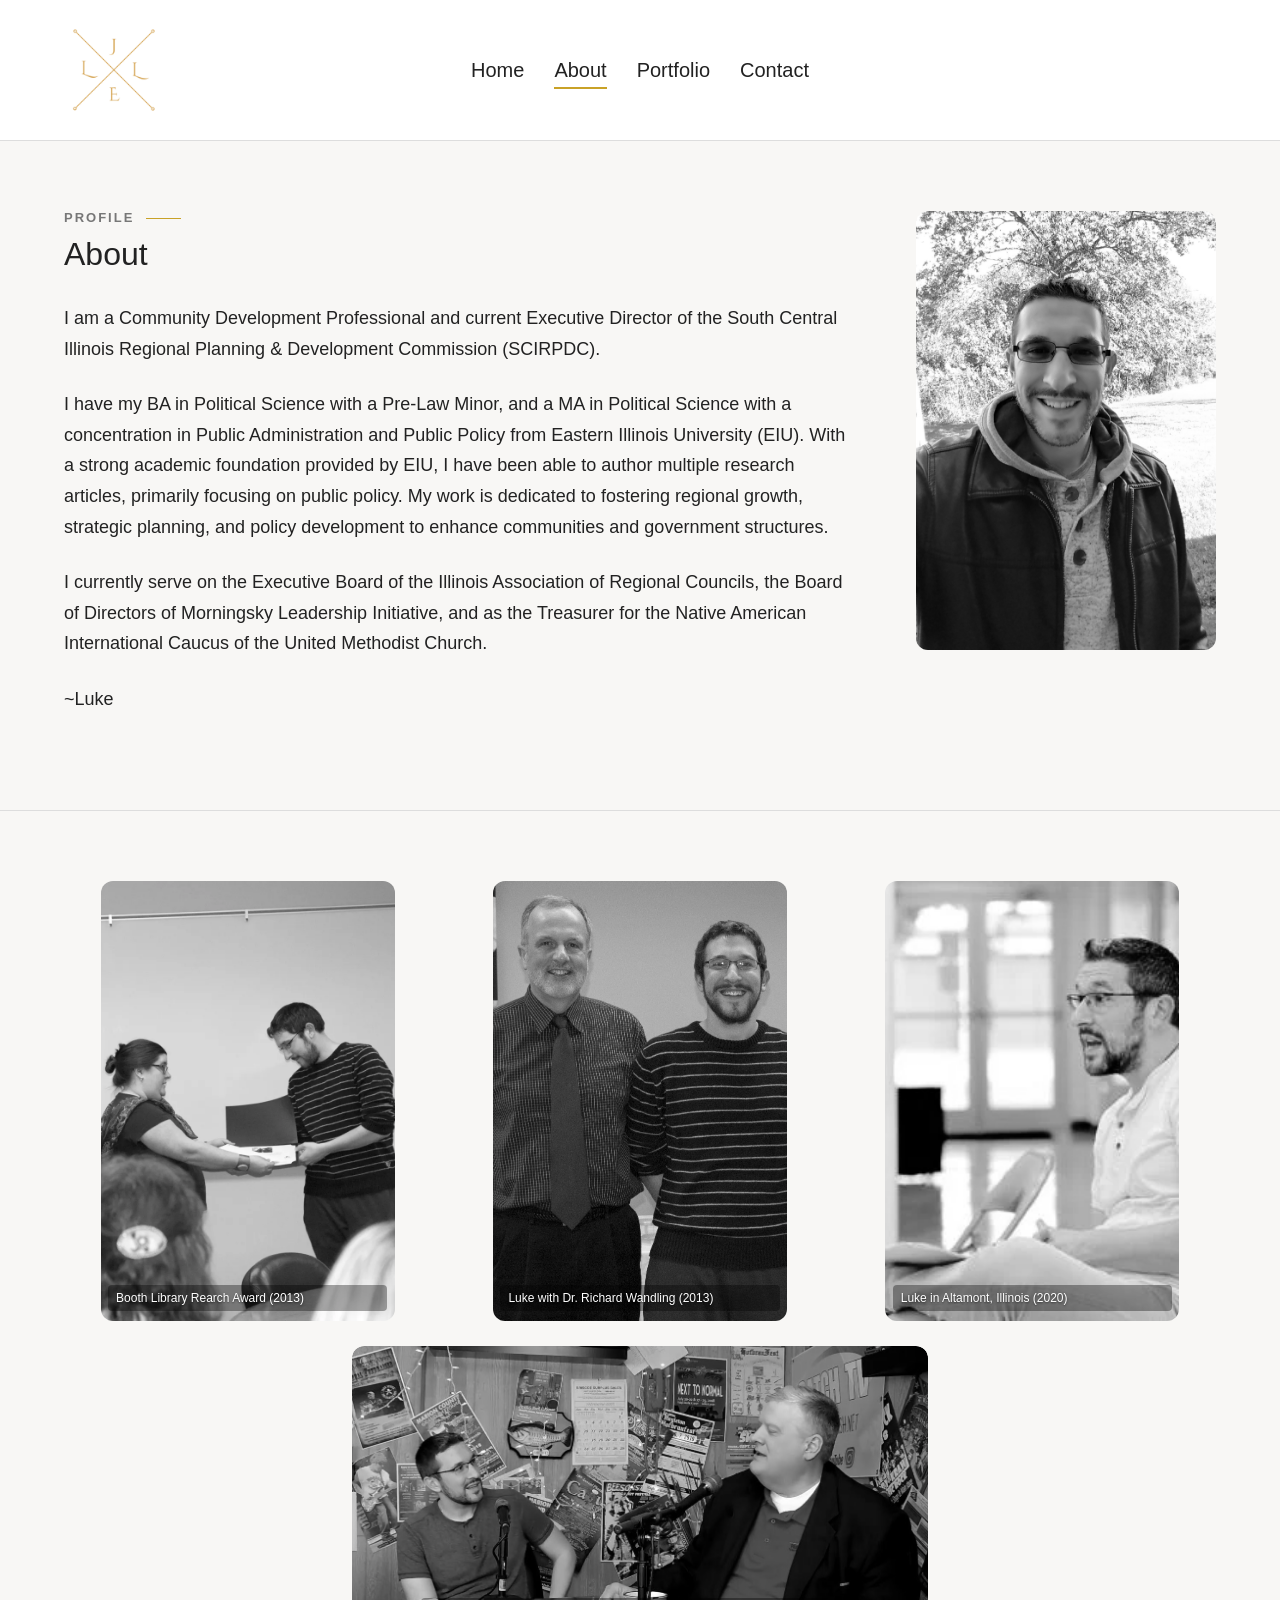
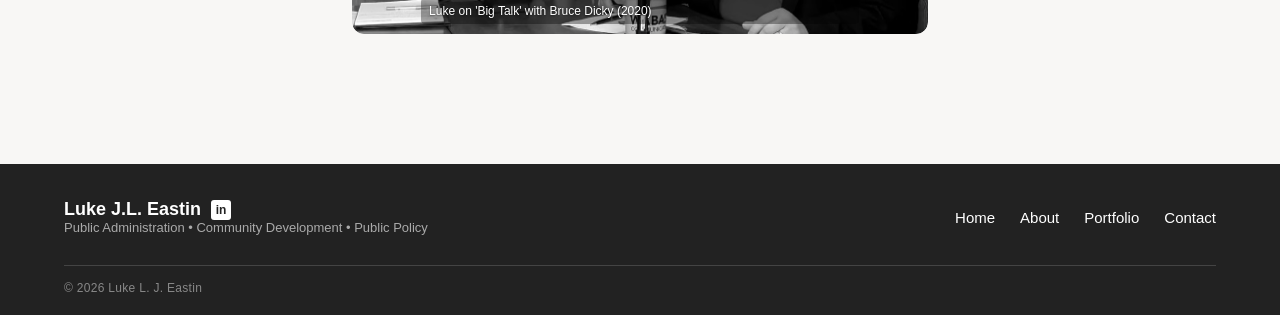
==== about.html @ 30d5c2d1 "Initial Website" ====
<!DOCTYPE html>
<html lang="en">
<head>
    <meta charset="UTF-8">

    <!-- Mobile-friendly viewport -->
    <meta name="viewport" content="width=device-width, initial-scale=1.0">

    <!-- Page title -->
    <title>L. J. L. Eastin - About</title>

    <!-- Basic SEO -->
    <meta name="description" content="Luke L. J. Eastin - Public Administration, Community Economic Development, and Public Policy.">

    <!-- Site Ico -->
    <link rel="icon" type="image/x-icon" href="images/favicon.ico">

    <!-- Stylesheet -->
    <link rel="stylesheet" href="css/style.css">
</head>

<body>
<div class="scroll-progress"></div>
<header class="site-header">

    <div class="container">

        <a href="index.html" class="site-logo">
            <img src="images/logo_1.png" alt="Luke L. J. Eastin Logo" class="logo-image ">
        </a>

        <nav class="site-nav">
            <a href="index.html">Home</a>
            <a href="about.html" class="active">About</a>
            <a href="portfolio.html">Portfolio</a>
            <a href="contact.html">Contact</a>
        </nav>

    </div>

</header>

<hr class="section-divider">

<main>
    <section class="about">

    <div class="container about-content">

        <div class="about-text-content">
            <p class="about-label">PROFILE</p>
            <h2>About</h2>
        
            <p class="about-description">
            I am a Community Development Professional and current Executive Director of the 
            South Central Illinois Regional Planning & Development Commission (SCIRPDC).
            </p>

            <p class="about-description">
             I have my BA in Political Science with a Pre-Law Minor, and a MA in Political 
             Science with a concentration in Public Administration and Public Policy from 
             Eastern Illinois University (EIU). With a strong academic foundation provided by 
             EIU, I have been able to author multiple research articles, primarily focusing on
             public policy. My work is dedicated to fostering regional growth, strategic planning,
            and policy development to enhance communities and government structures.
            </p>
        
            <p class="about-description">
            I currently serve on the Executive Board of the Illinois Association of 
            Regional Councils, the Board of Directors of Morningsky Leadership Initiative, 
            and as the Treasurer for the Native American International Caucus of the United 
            Methodist Church.
            </p>

            <p class="about-description">
            ~Luke
            </p>
           
        </div>

        <div class="about-image">
            <img src="images/image2.jpg" alt="Luke J.L. Eastin">
        </div>
    </div>
</section>

<hr class="section-divider">

<section class="gallery">

    <div class="container">

        <div class="gallery-grid">

            <div class="gallery-image">
                <img src="images/eiu_award-1.webp" alt="L. Eastin EIU Award">
                <p>Booth Library Rearch Award (2013)</p>
            </div>

            <div class="gallery-image">
                <img src="images/eiu_award_2.jpg" alt="L. Eastin EIU Award">
                <p>Luke with Dr. Richard Wandling (2013)</p>
            </div>

            <div class="gallery-image">
                <img src="images/image3.png" alt="L. Eastin @ Altamont">
                <p>Luke in Altamont, Illinois (2020)</p>
            </div>

            <div class="gallery-image gallery-wide">
                <img src="images/bigtalk.jpg" alt="Luke and Bruce Dicky">
                <p>Luke on 'Big Talk' with Bruce Dicky (2020)</p>
            </div>

        </div>

    </div>

</section>

</main>

<footer class="site-footer">

    <div class="container">

        <div class="footer-content">

            <div class="footer-brand">

    <div class="footer-name">
        <h2>Luke J.L. Eastin</h2>

        <a href="https://www.linkedin.com/in/lukeeastin"
           target="_blank"
           rel="noopener noreferrer"
           aria-label="Luke J.L. Eastin on LinkedIn">
            <span class="linkedin-icon">in</span>
        </a>
    </div>

    <p>Public Administration • Community Development • Public Policy</p>

</div>

            <nav class="footer-nav">
                <a href="index.html">Home</a>
                <a href="about.html">About</a>
                <a href="portfolio.html">Portfolio</a>
                <a href="contact.html">Contact</a>
            </nav>

        </div>

        <div class="footer-bottom">
            <p>&copy; <span id="copyright-year"></span> Luke L. J. Eastin</p>
        </div>

    </div>

</footer>

<script src="js/main.js"></script>
</body>
</html>
---- css/style.css ----
/* Global Styles */

body {
    margin: 0;
    font-family: "Segoe UI", Arial, sans-serif;
    color: #222;
    background-color: #f8f7f5;
}

html,
body {
    margin: 0;
    min-height: 100%;
}

body {
    min-height: 100vh;
    display: flex;
    flex-direction: column;
}

main {
    flex: 1;
}

/* Back to Top */

.back-to-top {
    position: fixed;
    right: 25px;
    bottom: 25px;
    width: 42px;
    height: 42px;
    border: 1px solid #aaa;
    border-radius: 50%;
    background-color: #f8f7f5;
    color: #222;
    font-size: 20px;
    line-height: 1;
    cursor: pointer;
    opacity: 0;
    visibility: hidden;
    transform: translateY(10px);
    transition:
        opacity 0.3s ease,
        visibility 0.3s ease,
        transform 0.3s ease,
        background-color 0.2s ease;
    z-index: 999;
}

.back-to-top.visible {
    opacity: 1;
    visibility: visible;
    transform: translateY(0);
}

.back-to-top:hover {
    background-color: #fff;
    border-color: #c9a227;
    transform: translateY(-3px);
}

/* Scroll Progress */

.scroll-progress {
    position: fixed;
    top: 0;
    left: 0;
    width: 0;
    height: 2px;
    background-color: #c9a227;
    z-index: 9999;
    transition: width 0.05s linear;
}

/* Container */

.container {
    width: 90%;
    max-width: 1200px;
    margin: 0 auto;
}

/* Site Header*/

.site-header {
    padding: 20px 0;
    background-color: #fff;
}

.site-header .container {
    display: grid;
    grid-template-columns: 1fr auto 1fr;
    align-items: center;
}

.site-logo {
    justify-self: start;
}

.site-logo img {
    display: block;
    width: 100px;
    height: auto;
}

.site-nav {
    display: flex;
    gap: 30px;
    justify-self: center;
}

.site-nav a {
    text-decoration: none;
    color: #222;
    font-size: 20px;
}

.site-nav a:hover {
    color: #c9a227;
}

/* Active Navigation */

.site-nav a {
    position: relative;
}

.site-nav a.active::after {
    content: "";
    position: absolute;
    left: 0;
    right: 0;
    bottom: -7px;
    height: 2px;
    background-color: #c9a227;
}

/* Hero */

.hero {
    padding: 80px 0;
}

.hero-content {
    display: flex;
    align-items: center;
    gap: 80px;
}

.hero-text-content {
    flex: 1;
}

.hero-image {
    flex: 0 0 300px;
}

.hero-image img {
    display: block;
    width: 325px;
    height: auto;
    border-radius: 12px;
    transition: transform 0.3s ease, box-shadow 0.3s ease;
}

.hero-image img:hover {
    transform: translateY(-4px);
    box-shadow: 0 12px 30px rgba(0, 0, 0, 0.16);
}

.hero h1 {
    margin: 0 0 15px;
    font-size: 48px;
}

.hero h2 {
    margin: 0 0 20px;
    font-size: 32px;
    font-weight: 500;
}

.hero-subtitle {
    margin: 0 0 25px;
    font-size: 20px;
}

.hero-description {
    margin: 0 0 25px;
    font-size: 18px;
    line-height: 1.6;
}

.hero-label {
    margin: 0 0 12px;
    font-family: "Segoe UI", Arial, sans-serif;
    font-size: 13px;
    font-weight: 600;
    letter-spacing: 2px;
    line-height: 1;
    color: #777;
}

.hero-link {
    display: inline-block;
    margin-top: 5px;
    color: #555;
    font-size: 16px;
    font-weight: 600;
    text-decoration: none;
    transition: color 0.2s ease, transform 0.2s ease;
}

.hero-link:hover {
    color: #c9a227;
    transform: translateX(4px);
}

/* Hero Entrance Animation */

.hero-text-content {
    animation: heroTextIn 0.8s ease-out both;
}

.hero-image {
    animation: heroImageIn 0.9s ease-out 0.15s both;
}

@keyframes heroTextIn {
    from {
        opacity: 0;
        transform: translateX(-25px);
    }

    to {
        opacity: 1;
        transform: translateX(0);
    }
}

@keyframes heroImageIn {
    from {
        opacity: 0;
        transform: translateX(25px);
    }

    to {
        opacity: 1;
        transform: translateX(0);
    }
}

/* Areas of Focus */

.focus {
    padding: 60px 0;
}

.focus h2 {
    text-align: left;
    margin: 0 0 40px;
    font-size: 32px;
    font-weight: 500;
}

.focus-grid {
    display: grid;
    grid-template-columns: repeat(3, 1fr);
    gap: 30px;
}

.focus-card {
    padding: 30px;
    background-color: #faf9f7;
    border: 1px solid #ddd;
    border-radius: 12px;
    transition: transform 0.25s ease, box-shadow 0.25s ease, border-color 0.25s ease;
}

.focus-card:hover {
    transform: translateY(-5px);
    border-color: #c9a227;
    box-shadow: 0 8px 20px rgba(0, 0, 0, 0.06);
}

.focus-card h3 {
    margin: 0 0 15px;
    font-size: 21px;
    font-weight: 600;
}

.focus-card p {
    margin: 0;
    line-height: 1.6;
    color: #555;
}

.focus-card.reveal {
    opacity: 0;
    transform: translateY(40px) scale(0.97);
    transition:
        opacity 0.8s ease,
        transform 0.8s cubic-bezier(0.22, 1, 0.36, 1);
}

.focus-card.reveal.visible {
    opacity: 1;
    transform: translateY(0) scale(1);
}

.focus-card:nth-child(1) {
    transition-delay: 0.05s;
}

.focus-card:nth-child(2) {
    transition-delay: 0.18s;
}

.focus-card:nth-child(3) {
    transition-delay: 0.31s;
}

.focus-label {
    margin: 0 0 12px;
    font-size: 13px;
    font-weight: 600;
    letter-spacing: 2px;
    line-height: 1;
    color: #777;
}

.hero-label::after,
.about-label::after,
.approach-label::after,
.focus-label::after,
.contact-label::after,
.portfolio-label::after {
    content: "";
    display: inline-block;
    width: 35px;
    height: 1px;
    margin-left: 12px;
    vertical-align: middle;
    background-color: #c9a227;
}

/* Approach Section */

.approach {
    padding: 80px 0;
    background-color: #f1f0ed;
}

.approach-label {
    margin: 0 0 10px;
    font-size: 0.8rem;
    font-weight: 600;
    letter-spacing: 0.12em;
    text-transform: uppercase;
    color: #666;
}

.approach h2 {
    margin: 0 0 20px;
    font-size: 2rem;
    font-weight: 600;
    color: #222;
}

.approach-intro {
    max-width: 760px;
    margin: 0 0 55px;
    font-size: 1.05rem;
    line-height: 1.8;
    color: #555;
}

.approach-grid {
    display: grid;
    grid-template-columns: repeat(3, 1fr);
    gap: 50px;
}

.approach-item {
    position: relative;
    padding-top: 5px;
}

.approach-number {
    display: block;
    margin-bottom: 8px;
    font-size: 2.8rem;
    font-weight: 600;
    line-height: 1;
    color: #d8d6d2;
}

.approach-item h3 {
    margin: 0 0 10px;
    font-size: 1.1rem;
    font-weight: 600;
    letter-spacing: 0.04em;
    text-transform: uppercase;
    color: #222;
}

.approach-item p {
    margin: 0;
    font-size: 0.95rem;
    line-height: 1.7;
    color: #666;
}

/* Interactive Approach */

.approach-grid {
    position: relative;
}

.approach-item {
    position: relative;
    transition:
        opacity 0.35s ease,
        transform 0.35s ease;
}

.approach-grid:hover .approach-item {
    opacity: 0.45;
}

.approach-grid .approach-item:hover {
    opacity: 1;
    transform: translateY(-5px);
}

.approach-item h3 {
    transition: color 0.3s ease;
}

.approach-item:hover h3 {
    color: #c9a227;
}

.approach-number {
    transition:
        color 0.3s ease,
        transform 0.3s ease;
}

.approach-item:hover .approach-number {
    color: #c9a227;
    transform: translateY(-2px);
}

/* About Page */

.about {
    padding: 70px 0;
}

.about-content {
    display: flex;
    align-items: flex-start;
    gap: 70px;
}

.about-text-content {
    flex: 1;
}

.about h2 {
    margin: 0 0 30px;
    font-size: 32px;
    font-weight: 500;
}

.about-description {
    margin: 0 0 25px;
    font-size: 18px;
    line-height: 1.7;
}

.about-image {
    flex: 0 0 300px;
}

.about-image img {
    display: block;
    width: 300px;
    height: auto;
    border-radius: 12px;
}

/* About Entrance Animation */

.about-text-content {
    animation: aboutTextIn 0.8s ease-out both;
}

.about-image {
    animation: aboutImageIn 0.9s ease-out 0.15s both;
}

@keyframes aboutTextIn {
    from {
        opacity: 0;
        transform: translateX(-25px);
    }

    to {
        opacity: 1;
        transform: translateX(0);
    }
}

@keyframes aboutImageIn {
    from {
        opacity: 0;
        transform: translateX(25px);
    }

    to {
        opacity: 1;
        transform: translateX(0);
    }
}

/* Gallery */

.gallery {
    padding: 70px 0 70px;
}

.gallery h2 {
    margin: 0 0 30px;
    font-size: 32px;
}

.gallery-grid {
    display: grid;
    grid-template-columns: repeat(3, 1fr);
    gap: 25px;
    align-items: start;
}

.gallery-image {
    position: relative;
    overflow: hidden;
    border-radius: 12px;
}

.gallery-image img {
    display: block;
    width: 80%;
    aspect-ratio: 2 / 3;
    object-fit: cover;
    margin: 0 auto;
    border-radius: 12px;
}

.gallery-image p {
    position: absolute;
    bottom: 10px;
    left: 12%;
    width: 76%;
    margin: 0;
    padding: 5px 8px;
    font-size: 12px;
    line-height: 1.4;
    color: #fff;
    background: rgba(0, 0, 0, 0.35);
    border-radius: 4px;
    box-sizing: border-box;
    text-shadow: 0 1px 2px rgba(0, 0, 0, 0.5);
}

.gallery-wide {
    grid-column: 1 / -1;
    width: 50%;
    margin: 0 auto;
}

.gallery-wide img {
    width: 100%;
    aspect-ratio: 3 / 1.5;
    object-fit: cover;
    border-radius: 12px;
}

/* Gallery Reveal */

.gallery-image.reveal {
    opacity: 0;
    transform: translateY(40px) scale(0.97);
    transition:
        opacity 0.8s ease,
        transform 0.8s cubic-bezier(0.22, 1, 0.36, 1);
}

.gallery-image.reveal.visible {
    opacity: 1;
    transform: translateY(0) scale(1);
}

.gallery-image:nth-child(1) {
    transition-delay: 0.05s;
}

.gallery-image:nth-child(2) {
    transition-delay: 0.18s;
}

.gallery-image:nth-child(3) {
    transition-delay: 0.31s;
}

.gallery-image:nth-child(4) {
    transition-delay: 0.44s;
}

/* Image Hover Treatment */

.about-image img,
.gallery-image img {
    transition: transform 0.3s ease, box-shadow 0.3s ease;
}

.about-image img:hover,
.gallery-image img:hover {
    transform: translateY(-4px);
    box-shadow: 0 12px 30px rgba(0, 0, 0, 0.16);
}

/* Section Divider */

.section-divider {
    border: 0;
    border-top: 1px solid #ddd;
    margin: 0;
}

/* Footer */

.site-footer {
    background-color: #222;
    color: #fff;
    padding: 35px 0 20px;
    margin-top: 60px;
}

.footer-content {
    display: flex;
    justify-content: space-between;
    align-items: center;
}

.footer-brand h2 {
    margin: 0 0 5px;
    font-size: 18px;
}

.footer-brand p {
    margin: 0;
    color: #aaa;
    font-size: 13px;
}

.footer-nav {
    display: flex;
    gap: 25px;
}

.footer-nav a {
    color: #fff;
    text-decoration: none;
    font-size: 15px;
}

.footer-nav a:hover {
    color: #c9a227;
}

.footer-bottom {
    margin-top: 30px;
    padding-top: 15px;
    border-top: 1px solid #444;
}

.footer-bottom p {
    margin: 0;
    color: #888;
    font-size: 12px;
    letter-spacing: 0.3px;
}

.footer-name {
    display: flex;
    align-items: center;
    gap: 10px;
}

.footer-name h2 {
    margin: 0;
}

.linkedin-icon {
    display: inline-flex;
    align-items: center;
    justify-content: center;
    width: 20px;
    height: 20px;
    border-radius: 3px;
    background-color: #fff;
    color: #222;
    font-size: 12px;
    font-weight: 700;
    line-height: 1;
    transition:
        background-color 0.2s ease,
        color 0.2s ease,
        transform 0.2s ease;
}

.footer-name a:hover .linkedin-icon {
    background-color: #c9a227;
    color: #fff;
    transform: translateY(-2px);
}

/* Contact Page */

.contact {
    padding: 80px 0 100px;
}

.contact-header {
    max-width: 700px;
    margin-bottom: 60px;
}

.about-label,
.contact-label,
.portfolio-label {
    margin: 0 0 12px;
    font-family: "Segoe UI", Arial, sans-serif;
    font-size: 13px !important;
    font-weight: 600;
    letter-spacing: 2px;
    line-height: 1;
    color: #777;
}

.contact-header h1 {
    margin: 0 0 20px;
    font-size: 44px;
    font-weight: 600;
}

.contact-header > p:last-child {
    margin: 0;
    font-size: 18px;
    line-height: 1.7;
    color: #555;
}

.contact-layout {
    display: flex;
    flex-direction: column;
    gap: 45px;
}

.contact-info {
    padding-top: 0px;
    max-width: 750px;
}

.contact-label {
    margin: 0 0 12px;
    font-size: 13px;
    font-weight: 600;
    letter-spacing: 2px;
    color: #777;
}

.contact-info h2 {
    margin: 0 0 20px;
    font-size: 32px;
    font-weight: 500;
}

.contact-info p {
    margin: 0;
    font-size: 17px;
    line-height: 1.7;
    color: #555;
}

.contact-line {
    width: 50px;
    height: 1px;
    background-color: #c9a227;
    margin: 30px 0;
}

.contact-note {
    font-size: 15px !important;
    color: #777 !important;
}

/* Contact Form Card */

.contact-card {
    padding: 40px;
    background-color: #fff;
    border: 1px solid #e2e1de;
    border-radius: 14px;
    box-shadow: 0 12px 35px rgba(0, 0, 0, 0.06);
}

.contact-form {
    display: flex;
    flex-direction: column;
    gap: 24px;
}

.form-group {
    display: flex;
    flex-direction: column;
}

.form-group label {
    margin-bottom: 8px;
    font-size: 14px;
    font-weight: 600;
    color: #333;
}

.form-group input,
.form-group textarea {
    width: 100%;
    box-sizing: border-box;
    padding: 14px 15px;
    font-family: inherit;
    font-size: 16px;
    color: #222;
    background-color: #f8f7f5;
    border: 1px solid #ddd;
    border-radius: 7px;
    outline: none;
    transition: border-color 0.2s ease, background-color 0.2s ease;
}

.form-group input {
    height: 50px;
}

.form-group textarea {
    resize: vertical;
    min-height: 140px;
}

.form-group input:focus,
.form-group textarea:focus {
    background-color: #fff;
    border-color: #999;
}

.contact-form button {
    align-self: flex-start;
    padding: 13px 28px;
    font-family: inherit;
    font-size: 15px;
    font-weight: 600;
    color: #fff;
    background-color: #222;
    border: none;
    border-radius: 6px;
    cursor: pointer;
    transition: background-color 0.2s ease, transform 0.2s ease;
}

.contact-form button:hover {
    background-color: #c9a227;
    transform: translateY(-1px);
}

/* Portfolio Page */

.portfolio {
    padding: 80px 0 100px;
}

.portfolio-header {
    max-width: 750px;
    margin-bottom: 40px;
}

.portfolio-header h2 {
    margin: 0 0 20px;
    font-size: 32px;
    font-weight: 600;
}

.portfolio-header > p:last-child {
    margin: 0;
    font-size: 18px;
    line-height: 1.7;
    color: #555;
}

.portfolio-section {
    margin-bottom: 65px;
}

/* Portfolio Section Headings */

.portfolio-section-heading {
    display: flex;
    align-items: center;
    gap: 12px;
    margin-bottom: 25px;
}

.portfolio-number {
    font-size: 22px;
    font-weight: 500;
    line-height: 1;
    color: #d0ceca;
    letter-spacing: -0.5px;
    margin-right: 12px;
    flex-shrink: 0;
}

.portfolio-title {
    display: flex;
    align-items: center;
    text-align: left;
}

.portfolio-title::after {
    content: "";
    display: inline-block;
    width: 35px;
    height: 1px;
    margin-left: 12px;
    background-color: #c9a227;
}

.portfolio-section-heading h2 {
    display: flex;
    align-items: center;
    margin: 0;
    font-size: 26px;
    font-weight: 500;
    text-align: left;
    color: #222;
}

.portfolio-section-heading h2::after {
    content: "";
    display: inline-block;
    width: 35px;
    height: 1px;
    margin-left: 12px;
    background-color: #c9a227;
}

/* Adds balanced spacing above sections that follow a divider */

.section-divider + .portfolio-section {
    margin-top: 20px;
}

.portfolio-list {
    border-top: 1px solid #ddd;
}

.portfolio-item {
    border-bottom: 1px solid #ddd;
}

.portfolio-toggle {
    width: 100%;
    display: flex;
    justify-content: flex-start;
    align-items: center;
    padding: 22px 5px;
    font-family: inherit;
    font-size: 19px;
    font-weight: 500;
    color: #222;
    background: none;
    border: none;
    cursor: pointer;
    text-align: left;
}

.portfolio-toggle:hover {
    color: #c9a227;
    background-color: rgba(201, 162, 39, 0.03);
}

.portfolio-icon {
    margin-left: auto;
    font-size: 24px;
    font-weight: 300;
    line-height: 1;
    transition: transform 0.25s ease;
}

.portfolio-item.active .portfolio-icon {
    transform: rotate(45deg);
}

.portfolio-content {
    max-height: 0;
    overflow: hidden;
    padding: 0 50px 0 5px;
    transition: max-height 0.35s ease, padding 0.35s ease;
}

.portfolio-item.active .portfolio-content {
    max-height: 500px;
    padding-top: 8px;
    padding-bottom: 25px;
}

.portfolio-content p {
    margin: 0 0 15px;
    max-width: 750px;
    font-size: 16px;
    line-height: 1.7;
    color: #555;
}

.portfolio-content ul {
    margin: 0;
    padding-left: 20px;
    color: #555;
}

.portfolio-content li {
    margin-bottom: 16px;
    line-height: 1.5;
}

.portfolio-content li span {
    display: block;
    margin-top: 4px;
    font-size: 16px;
    line-height: 1.6;
    color: #555;
}

.portfolio-content li a {
    color: #555;
    font-weight: 600;
    text-decoration: none;
    transition: color 0.2s ease;
}

.portfolio-content li a:hover {
    color: #c9a227;
    text-decoration: underline;
    text-underline-offset: 3px;
}

/* Active Accordion Title */

.portfolio-item.active .portfolio-toggle {
    color: #c9a227;
    padding-top: 8px; padding-bottom: 25px;
}

/* =========================================
   PORTFOLIO HOVER EFFECTS
   ========================================= */

/* Portfolio number */
.portfolio-number {
    display: inline-block;
    transition: transform 0.25s ease, color 0.25s ease;
}

/* Title underline setup */
.portfolio-title {
    position: relative;
    display: inline-block;
    width: fit-content;
}

/* Hidden line underneath title */

.portfolio-title::after {
    content: "";
    position: absolute;
    left: 0;
    bottom: -5px;
    width: 0;
    height: 1px;
    background-color: #c9a227;
    transition: width 0.3s ease;
}

/* Portfolio number hover effect */
.portfolio-number {
    display: inline-block;
    transition: transform 0.25s ease, color 0.25s ease;
}

.portfolio-toggle:hover .portfolio-number,
.portfolio-toggle:focus-visible .portfolio-number {
    transform: translateX(4px);
    color: #c9a227;
}


/* GIS */

.gis-content {
    display: flex;
    align-items: flex-start;
    gap: 40px;
}

.gis-links {
    flex: 1;
}

.gis-image {
    position: relative;
    width: 250px;
    flex: 0 0 250px;
    overflow: hidden;
    border-radius: 12px;
}

.gis-image img {
    display: block;
    width: 250px;
    max-width: 100%;
    height: auto;
    border-radius: 12px;
}

.gis-image p {
    position: absolute;
    bottom: 10px;
    left: 5%;
    width: 90%;
    margin: 0;
    padding: 5px 8px;
    font-size: 12px;
    line-height: 1.4;
    color: #fff;
    background: rgba(0, 0, 0, 0.35);
    border-radius: 4px;
    box-sizing: border-box;
    text-shadow: 0 1px 2px rgba(0, 0, 0, 0.5);
}

/* Page Transition */

main {
    animation: pageFadeIn 0.4s ease-out;
}

@keyframes pageFadeIn {
    from {
        opacity: 0;
        transform: translateY(6px);
    }

    to {
        opacity: 1;
        transform: translateY(0);
    }
}

/* Mobile */

@media (max-width: 768px) {

    /* General */

    .container {
        width: 90%;
    }


    /* Header */

    .site-header {
        padding: 15px 0;
    }

    .site-header .container {
        display: flex;
        flex-direction: column;
        gap: 15px;
    }

    .site-logo img {
        width: 85px;
    }

    .site-nav {
        gap: 20px;
        flex-wrap: wrap;
        justify-content: center;
    }

    .site-nav a {
        font-size: 17px;
    }


    /* Hero */

    .hero {
        padding: 55px 0;
    }

    .hero-content {
        flex-direction: column;
        align-items: stretch;
        gap: 40px;
    }

    .hero-text-content {
        width: 100%;
    }

    .hero h2 {
        font-size: 27px;
        line-height: 1.25;
    }

    .hero-description {
        font-size: 17px;
        line-height: 1.6;
    }

    .hero-image {
        flex: none;
        width: 100%;
    }

    .hero-image img {
        width: 100%;
        max-width: 325px;
        margin: 0 auto;
    }


    /* Areas of Focus */

    .focus {
        padding: 50px 0;
    }

    .focus h2 {
        margin-bottom: 30px;
        font-size: 28px;
    }

    .focus-grid {
        grid-template-columns: 1fr;
        gap: 20px;
    }

    .focus-card {
        padding: 25px;
        width: 100%;
        box-sizing: border-box;
    }

    .focus-card h3 {
        font-size: 20px;
    }


    /* Approach */

    .approach {
        padding: 60px 0;
    }

    .approach h2 {
        font-size: 28px;
    }

    .approach-intro {
        margin-bottom: 40px;
        font-size: 17px;
    }

    .approach-grid {
        grid-template-columns: 1fr;
        gap: 35px;
    }

    .approach-number {
        font-size: 2.4rem;
    }


    /* About */

    .about {
        padding: 55px 0;
    }

    .about-content {
        flex-direction: column;
        gap: 35px;
    }

    .about h2 {
        font-size: 30px;
        margin-bottom: 25px;
    }

    .about-description {
        font-size: 17px;
        line-height: 1.65;
    }

    .about-image {
        flex: none;
        width: 100%;
    }

    .about-image img {
        width: 100%;
        max-width: 350px;
        margin: 0 auto;
    }


    /* Gallery */

    .gallery {
        padding: 55px 0;
    }

    .gallery-grid {
        grid-template-columns: 1fr;
        gap: 30px;
    }

    .gallery-image img {
        width: 90%;
    }

    .gallery-wide {
        width: 100%;
    }

    /* Contact */

    .contact {
        padding: 60px 0 80px;
    }

    .contact-header {
        margin-bottom: 45px;
    }

    .contact-header h1 {
        font-size: 36px;
    }

    .contact-header > p:last-child {
        font-size: 17px;
    }

    .contact-info h2 {
        font-size: 28px;
    }

    .contact-info p {
        font-size: 16px;
    }

    .contact-card {
        padding: 25px;
    }


    /* Portfolio */

    .portfolio {
        padding: 60px 0 80px;
    }

    .portfolio-header {
        margin-bottom: 45px;
    }

    .portfolio-header h2 {
        font-size: 30px;
    }

    .portfolio-header > p:last-child {
        font-size: 17px;
    }

    .portfolio-section {
        margin-bottom: 50px;
    }

    .section-divider + .portfolio-section {
        margin-top: 20px;
    }

    .portfolio-section-heading {
        gap: 10px;
        margin-bottom: 20px;
    }

    .portfolio-number {
        font-size: 19px;
    }

    .portfolio-section-heading h2 {
        font-size: 24px;
        text-align: left;
    }

    .portfolio-section-heading h2::after {
        width: 25px;
        margin-left: 9px;
    }

    .portfolio-toggle {
        padding: 20px 5px;
        font-size: 17px;
    }

    .portfolio-icon {
        font-size: 22px;
        margin-left: auto;
    }

    .portfolio-content {
        padding-right: 10px;
    }

    .portfolio-item.active .portfolio-content {
        padding-top: 8px;
        padding-bottom: 22px;
    }

    .portfolio-content p {
        font-size: 16px;
    }


    /* GIS */

    .gis-content {
        flex-direction: column;
        align-items: stretch;
        gap: 30px;
    }

    .gis-image {
        flex: none;
        width: 100%;
        max-width: 400px;
    }

    .gis-image img {
        width: 100%;
    }


    /* Footer */

    .site-footer {
        padding: 30px 0 20px;
    }

    .footer-content {
        flex-direction: column;
        gap: 25px;
        text-align: center;
    }

    .footer-nav {
        gap: 20px;
        flex-wrap: wrap;
        justify-content: center;
    }


    /* Back to Top */

    .back-to-top {
        right: 18px;
        bottom: 18px;
        width: 40px;
        height: 40px;
    }

}
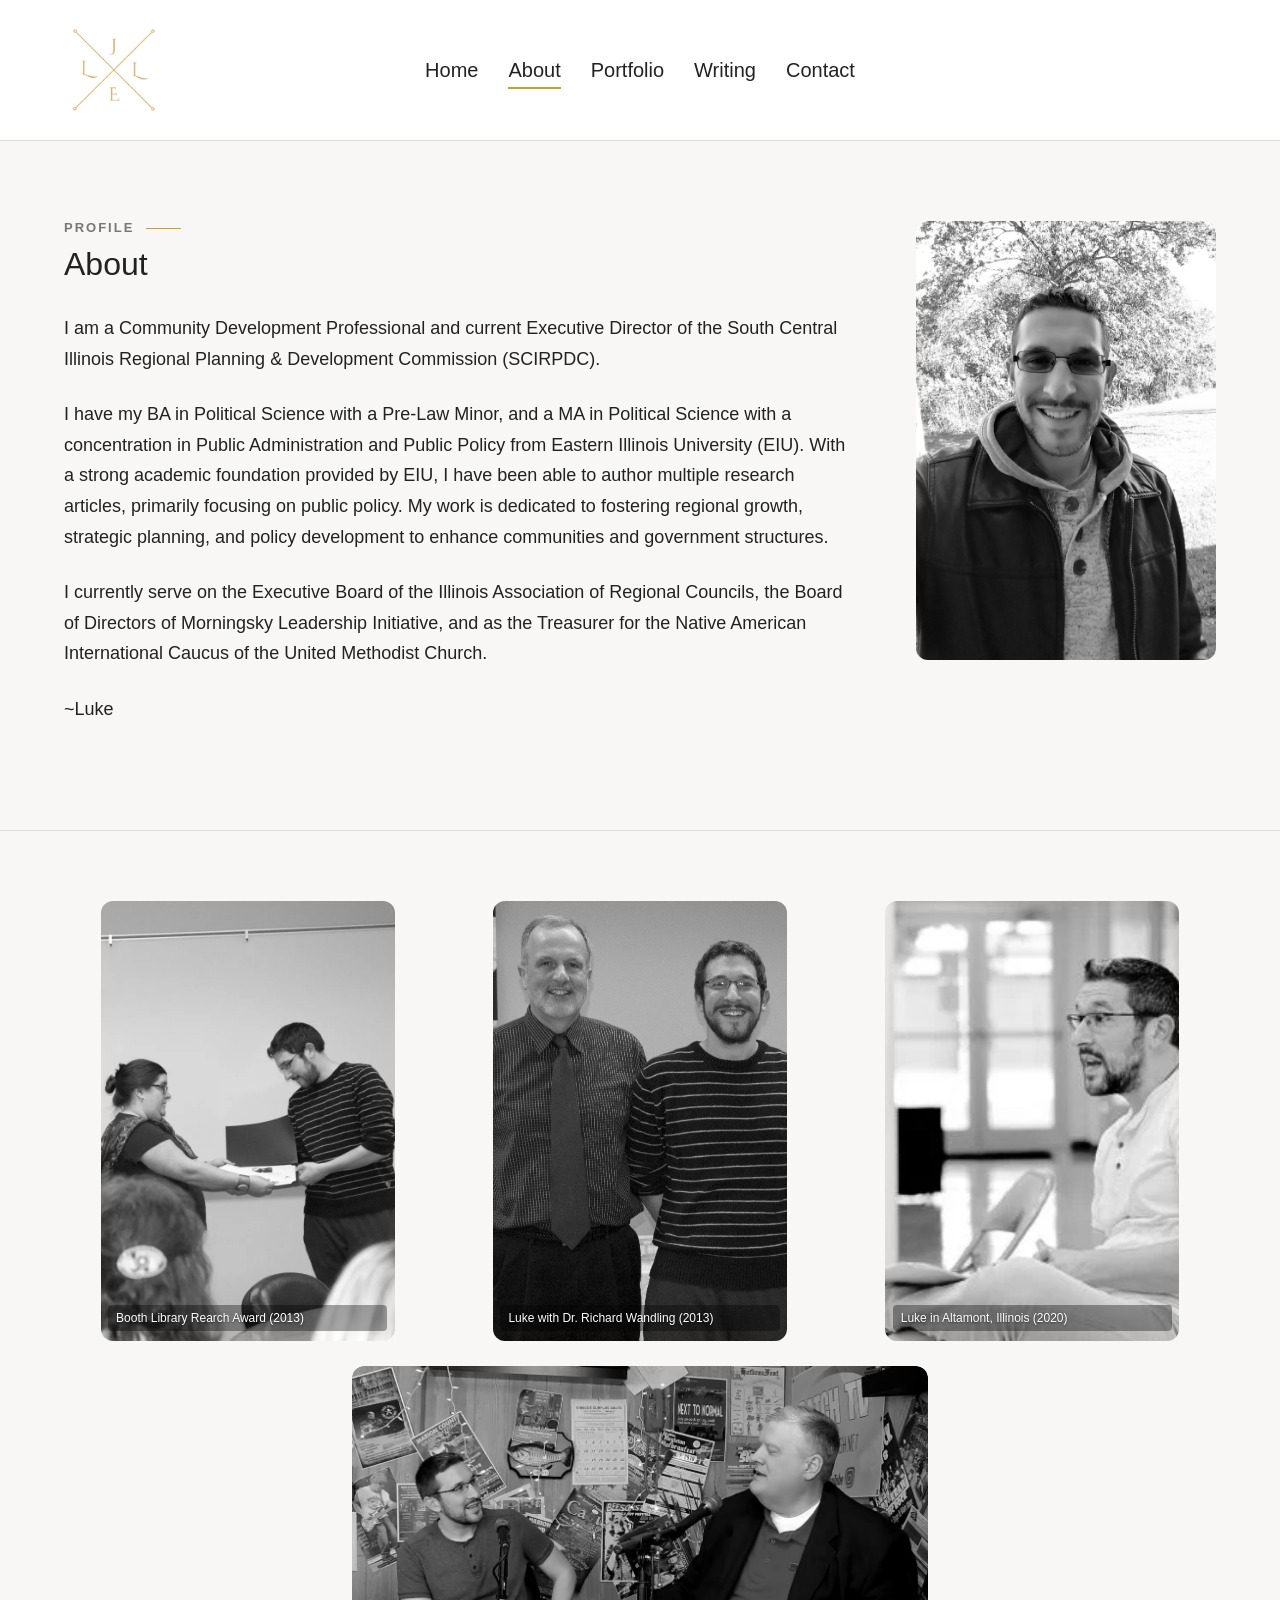
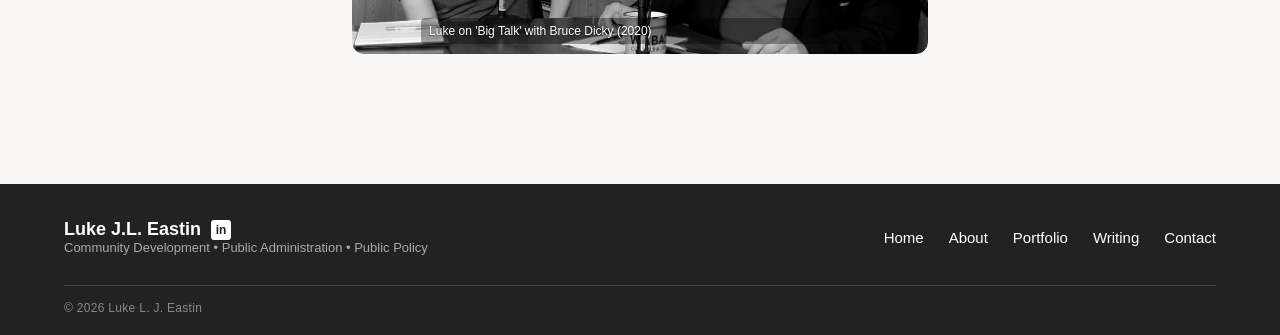
==== commit 7732ae61: "Minor changes to styling and wording on site - but biggest change is the addition of the writing sec" ====
--- a/about.html
+++ b/about.html
@@ -33,6 +33,7 @@
             <a href="index.html">Home</a>
             <a href="about.html" class="active">About</a>
             <a href="portfolio.html">Portfolio</a>
+            <a href="writing.html">Writing</a>
             <a href="contact.html">Contact</a>
         </nav>
 
@@ -139,7 +140,7 @@
         </a>
     </div>
 
-    <p>Public Administration • Community Development • Public Policy</p>
+    <p>Community Development • Public Administration • Public Policy</p>
 
 </div>
 
@@ -147,6 +148,7 @@
                 <a href="index.html">Home</a>
                 <a href="about.html">About</a>
                 <a href="portfolio.html">Portfolio</a>
+                <a href="writing.html">Writing</a>
                 <a href="contact.html">Contact</a>
             </nav>
 
--- a/css/style.css
+++ b/css/style.css
@@ -333,6 +333,7 @@
 .hero-label::after,
 .about-label::after,
 .approach-label::after,
+.writing-label::after,
 .focus-label::after,
 .contact-label::after,
 .portfolio-label::after {
@@ -456,7 +457,7 @@
 /* About Page */
 
 .about {
-    padding: 70px 0;
+    padding: 80px 0;
 }
 
 .about-content {
@@ -740,6 +741,7 @@
 }
 
 .about-label,
+.writing-label,
 .contact-label,
 .portfolio-label {
     margin: 0 0 12px;
@@ -883,6 +885,206 @@
 .contact-form button:hover {
     background-color: #c9a227;
     transform: translateY(-1px);
+}
+
+/* Writing Page */
+
+.writing {
+    padding: 80px 0 100px;
+}
+
+.writing-layout {
+    display: block;
+}
+
+.writing-info h2 {
+    margin: 0 0 20px;
+    font-size: 32px;
+    font-weight: 600;
+}
+
+.writing-info > p:last-child {
+    margin: 0 0 50px;
+    font-size: 18px;
+    line-height: 1.7;
+    color: #555;
+}
+
+.writing-post {
+    display: grid;
+    grid-template-columns: 60px 1fr;
+    gap: 25px;
+    padding-bottom: 40px;
+    margin-bottom: 40px;
+    border-bottom: 1px solid #ddd;
+}
+
+.writing-number {
+    font-size: 22px;
+    font-weight: 500;
+    line-height: 1;
+    color: #d0ceca;
+    letter-spacing: -0.5px;
+    padding-top: 3px;
+}
+
+.writing-content h3 {
+    margin: 0 0 8px;
+    font-size: 24px;
+    font-weight: 600;
+}
+
+.writing-date {
+    margin: 0 0 18px;
+    font-size: 14px;
+    color: #888;
+}
+
+.writing-excerpt {
+    margin: 0 0 20px;
+    font-size: 16px;
+    line-height: 1.7;
+    color: #555;
+}
+
+.writing-link {
+    display: inline-block;
+    color: #555;
+    font-size: 15px;
+    font-weight: 600;
+    text-decoration: none;
+    transition: color 0.2s ease, transform 0.2s ease;
+}
+
+.writing-link:hover {
+    color: #c9a227;
+    transform: translateX(4px);
+}
+
+/* Individual Article Page */
+
+.article {
+    padding: 80px 0 100px;
+}
+
+.article-header {
+    max-width: 800px;
+    margin-bottom: 45px;
+}
+
+.article-header .section-label {
+    display: inline-block;
+    margin-bottom: 16px;
+    padding: 5px 10px;
+    border: 1px solid #ddd;
+    border-radius: 4px;
+    font-size: 11px;
+    font-weight: 600;
+    letter-spacing: 2px;
+    color: #777;
+}
+
+.article-header h2 {
+    margin: 0 0 8px;
+    font-size: 44px;
+    font-weight: 600;
+    line-height: 1.2;
+}
+
+.article-body h3.article-subheading {
+    margin: 35px 0 15px;
+    font-size: 18px;
+    font-weight: 500;
+    font-style: italic;
+    line-height: 1.4;
+    color: #333;
+}
+
+.article-date {
+    margin: 0;
+    font-size: 14px;
+    color: #888;
+}
+
+.article-body {
+    max-width: 800px;
+}
+
+.article-body p {
+    margin: 0 0 25px;
+    font-size: 18px;
+    line-height: 1.8;
+    color: #444;
+}
+
+.article-body h3 {
+    margin: 45px 0 20px;
+    font-size: 26px;
+    font-weight: 600;
+    line-height: 1.3;
+    color: #222;
+}
+
+.article-image {
+    margin: 45px 0;
+}
+
+.article-image img {
+    display: block;
+    width: 100%;
+    height: 400px;
+    object-fit: cover;
+    border-radius: 12px;
+}
+
+.article-image figcaption {
+    margin-top: 10px;
+    font-size: 13px;
+    line-height: 1.5;
+    color: #888;
+}
+
+.article-footer {
+    max-width: 800px;
+    margin-top: 55px;
+    padding-top: 30px;
+    border-top: 1px solid #ddd;
+}
+
+.article-quote {
+    margin: 40px 0;
+    padding: 20px 0 20px 25px;
+    border-left: 3px solid #c9a227;
+    font-size: 18px;
+    line-height: 1.8;
+    font-weight: 500;
+    color: #444;
+}
+
+.article-bullets {
+    margin: -5px 0 25px;
+    padding-left: 25px;
+    font-size: 18px;
+    line-height: 1.8;
+    color: #444;
+}
+
+.article-bullets li {
+    margin: 0;
+    padding-left: 5px;
+}
+
+.article-numbered {
+    margin: -5px 0 25px;
+    padding-left: 30px;
+    font-size: 18px;
+    line-height: 1.8;
+    color: #444;
+}
+
+.article-numbered li {
+    margin-bottom: 10px;
+    padding-left: 5px;
 }
 
 /* Portfolio Page */
@@ -1389,6 +1591,32 @@
     }
 
 
+    /* Writing */
+
+    .writing {
+    padding: 60px 0 80px;
+}
+
+    .writing-layout {
+    grid-template-columns: 1fr;
+    gap: 45px;
+    }
+
+    .writing-post {
+      display: grid;
+        grid-template-columns: 60px 1fr;
+        gap: 25px;
+        padding-bottom: 40px;
+        margin-bottom: 40px;
+        border-bottom: 1px solid #ddd;
+    }
+
+    .writing-content h3 {
+        font-size: 21px;
+    }
+
+
+
     /* Portfolio */
 
     .portfolio {
